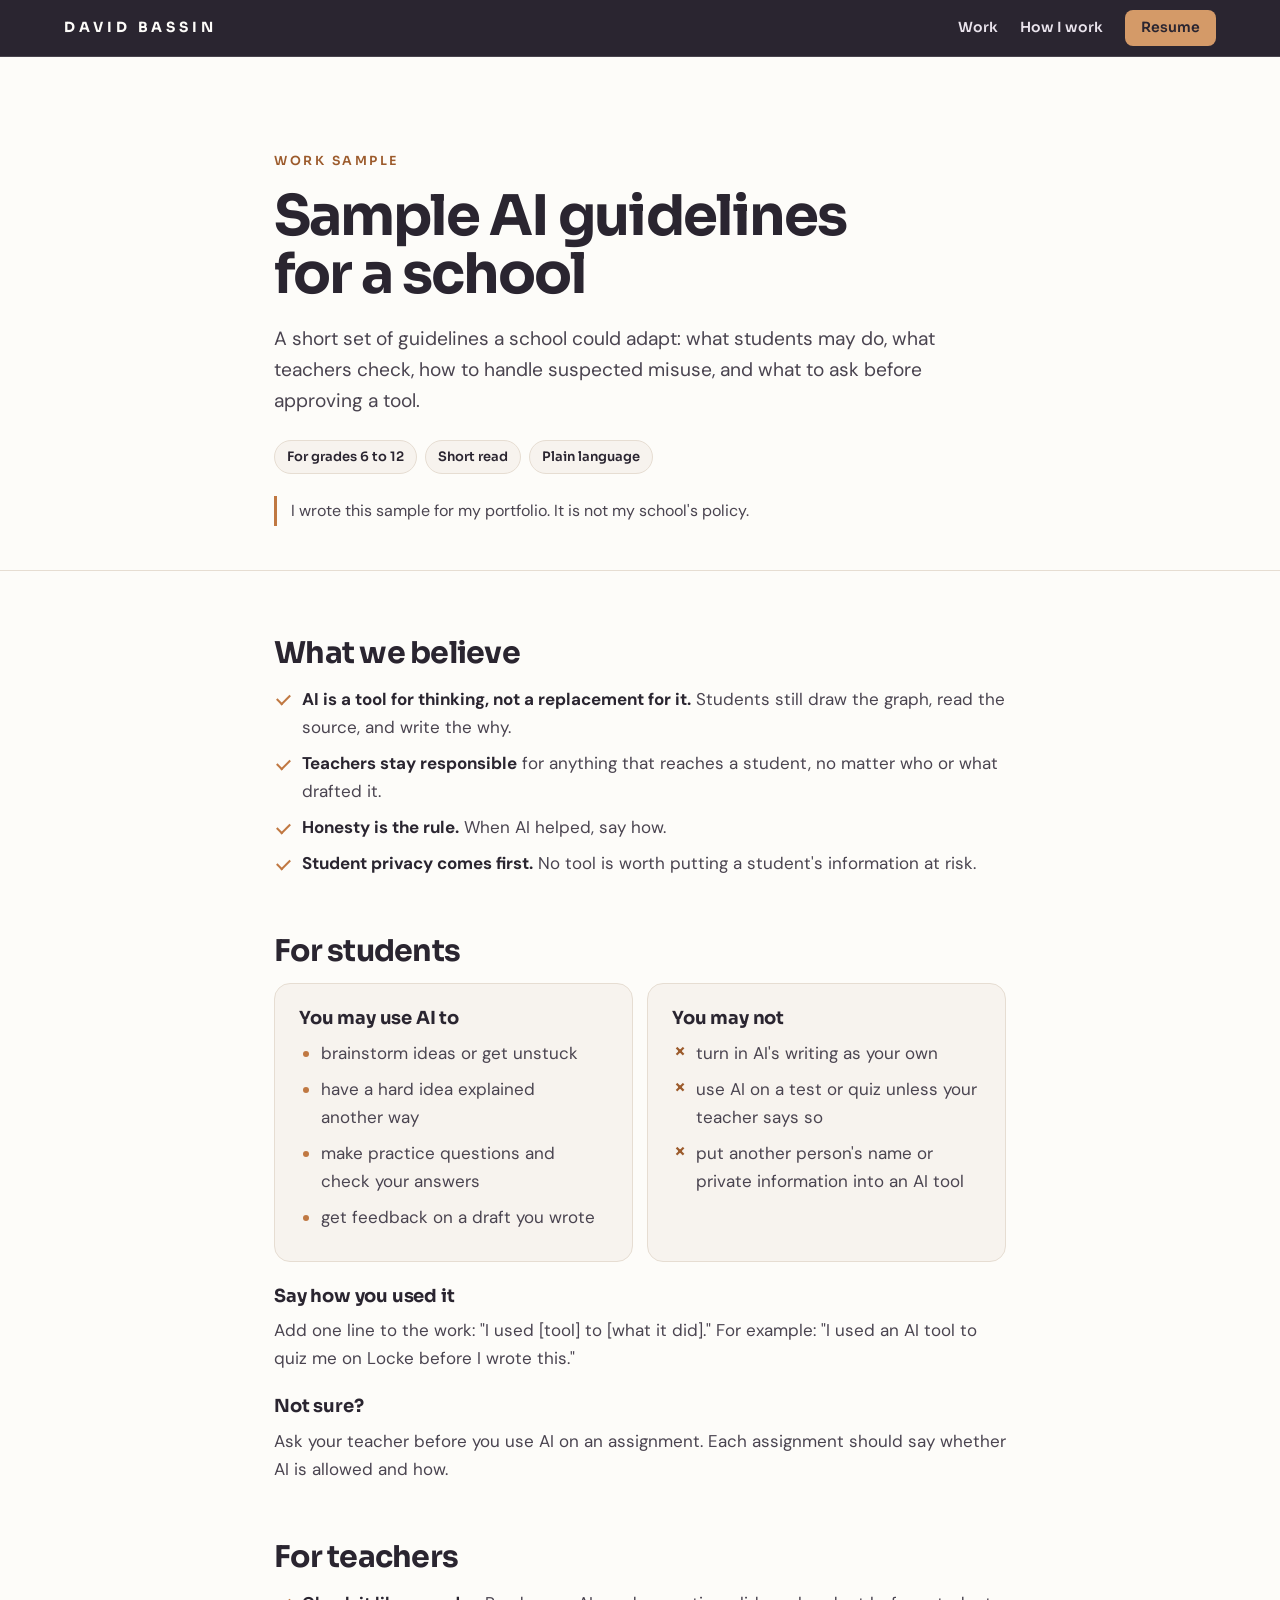
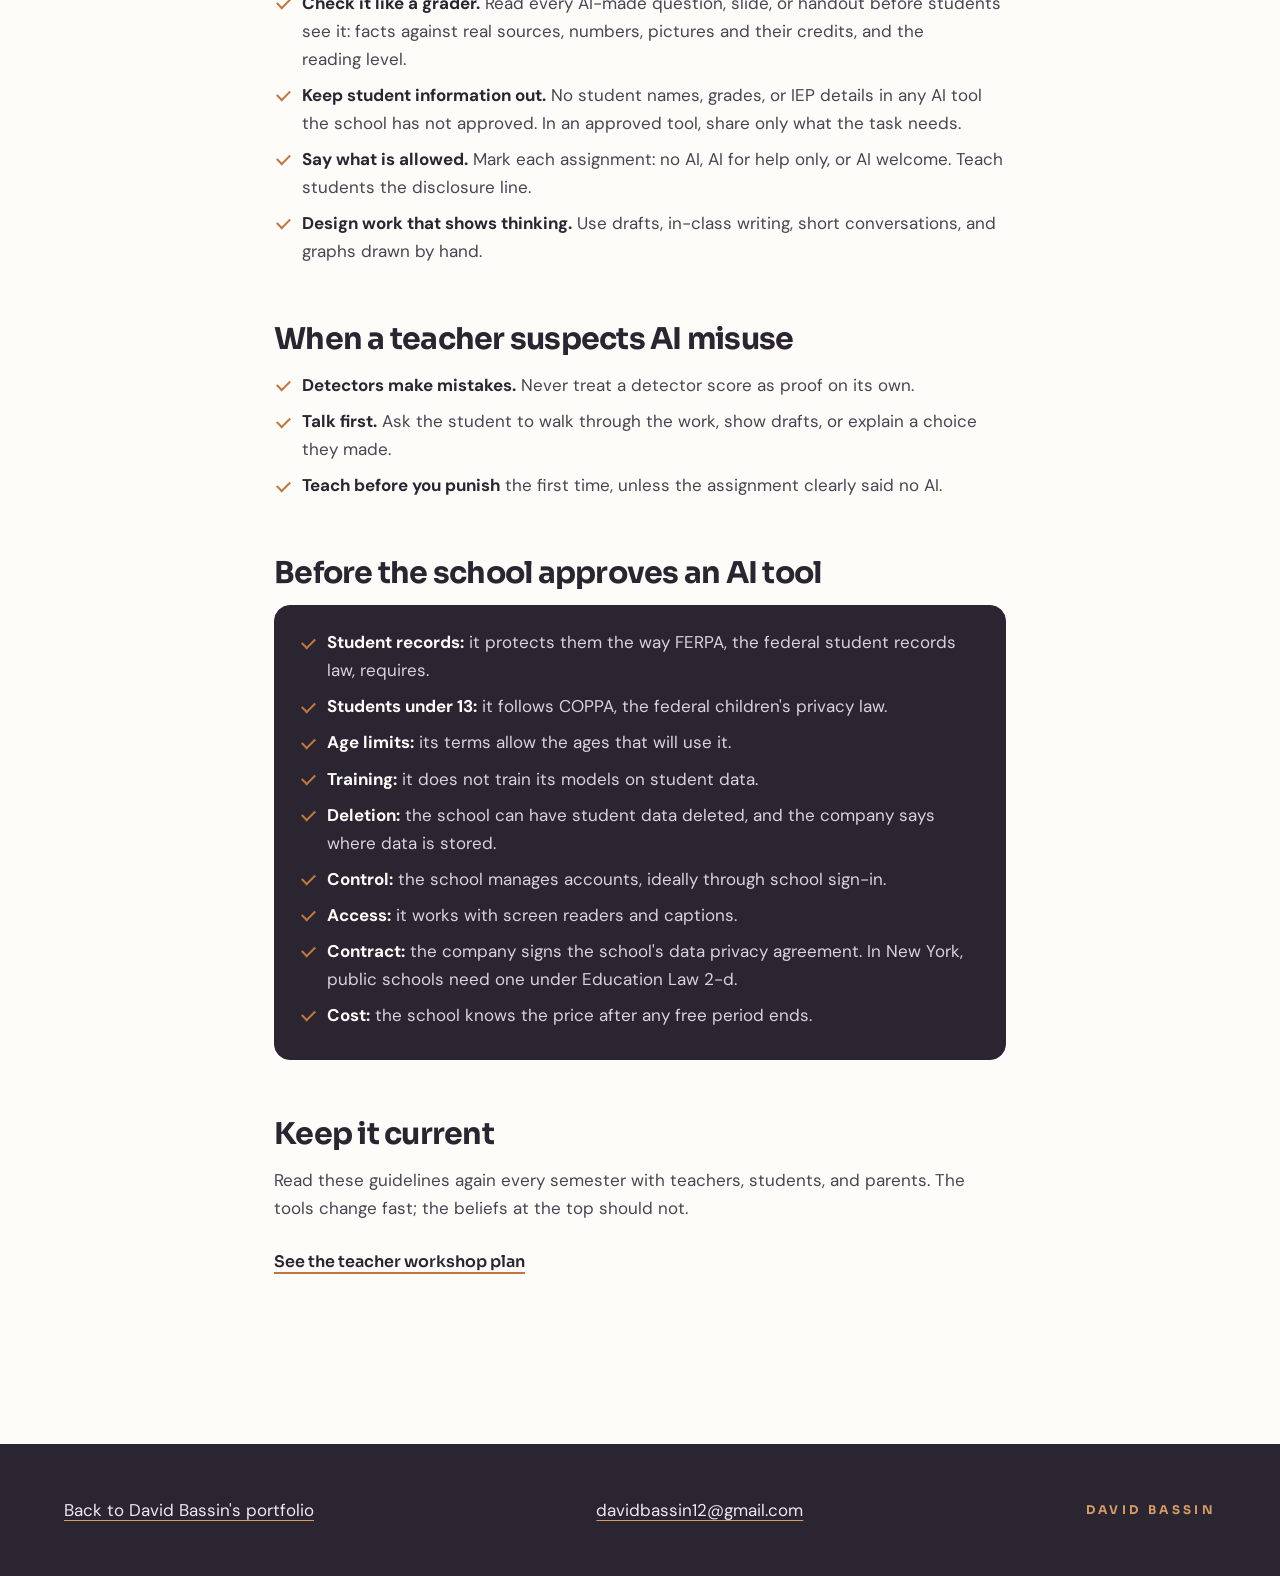
==== ai-guidelines/index.html @ 7d7b515a "Lead with teaching: teacher who builds, plus four work samples Portfolio now leads with the classroo" ====
<!doctype html>
<html lang="en">
<head>
<meta charset="utf-8">
<meta name="viewport" content="width=device-width, initial-scale=1">
<title>Sample AI guidelines for a school | David Bassin</title>
<meta name="description" content="A short sample of AI guidelines a school could adapt: what students may and may not do, what teachers check, how to handle suspected misuse, and a privacy checklist for AI tools.">
<meta name="author" content="David Bassin">
<link rel="canonical" href="https://dbassin12.github.io/ai-guidelines/">
<meta property="og:type" content="article">
<meta property="og:url" content="https://dbassin12.github.io/ai-guidelines/">
<meta property="og:title" content="Sample AI guidelines for a school | David Bassin">
<meta property="og:description" content="A short sample of AI guidelines a school could adapt: what students may and may not do, what teachers check, how to handle suspected misuse, and a privacy checklist for AI tools.">
<meta property="og:image" content="https://dbassin12.github.io/img/social-card.png">
<meta name="twitter:card" content="summary_large_image">
<meta name="theme-color" content="#2A2530">
<link rel="icon" href="data:image/svg+xml,<svg xmlns='http://www.w3.org/2000/svg' viewBox='0 0 32 32'><circle cx='16' cy='16' r='15' fill='%232A2530'/><circle cx='16' cy='16' r='13' fill='none' stroke='%23C07842' stroke-width='1.5'/><text x='16' y='21' font-size='16' font-weight='700' font-family='sans-serif' text-anchor='middle' fill='%23FDFCF9'>B</text></svg>" type="image/svg+xml">
<link rel="preconnect" href="https://fonts.googleapis.com">
<link rel="preconnect" href="https://fonts.gstatic.com" crossorigin>
<link href="https://fonts.googleapis.com/css2?family=Sora:wght@600;700&family=DM+Sans:ital,wght@0,400;0,500;0,700;1,400&display=swap" rel="stylesheet">
<link rel="stylesheet" href="../assets/page.css">
</head>
<body>
<a class="skip" href="#main">Skip to main content</a>
<header class="nav">
  <div class="wrap">
    <a class="wordmark" href="../" aria-label="David Bassin, portfolio home">DAVID BASSIN</a>
    <nav aria-label="Main">
      <ul>
        <li class="hide-sm"><a href="../#ap-macro">Work</a></li>
        <li class="hide-sm"><a href="../#how">How I work</a></li>
        <li><a class="navbtn" href="../David_Bassin_Resume.pdf">Resume</a></li>
      </ul>
    </nav>
  </div>
</header>
<main id="main">
  <header class="doc-head">
    <div class="wrap narrow">
      <p class="label">Work sample</p>
      <h1>Sample AI guidelines for a school</h1>
      <p class="lede">A short set of guidelines a school could adapt: what students may do, what teachers check, how to handle suspected misuse, and what to ask before approving a tool.</p>
      <ul class="meta"><li>For grades 6 to 12</li><li>Short read</li><li>Plain language</li></ul>
      <p class="notice">I wrote this sample for my portfolio. It is not my school's policy.</p>
    </div>
  </header>
  <article class="doc">
    <div class="wrap narrow">
      <section>
        <h2>What we believe</h2>
        <ul class="ticks">
          <li><strong>AI is a tool for thinking, not a replacement for it.</strong> Students still draw the graph, read the source, and write the why.</li>
          <li><strong>Teachers stay responsible</strong> for anything that reaches a student, no matter who or what drafted it.</li>
          <li><strong>Honesty is the rule.</strong> When AI helped, say how.</li>
          <li><strong>Student privacy comes first.</strong> No tool is worth putting a student's information at risk.</li>
        </ul>
      </section>

      <section>
        <h2>For students</h2>
        <div class="grid2">
          <div class="card">
            <h3>You may use AI to</h3>
            <ul>
              <li>brainstorm ideas or get unstuck</li>
              <li>have a hard idea explained another way</li>
              <li>make practice questions and check your answers</li>
              <li>get feedback on a draft you wrote</li>
            </ul>
          </div>
          <div class="card no">
            <h3>You may not</h3>
            <ul>
              <li>turn in AI's writing as your own</li>
              <li>use AI on a test or quiz unless your teacher says so</li>
              <li>put another person's name or private information into an AI tool</li>
            </ul>
          </div>
        </div>
        <h3>Say how you used it</h3>
        <p>Add one line to the work: "I used [tool] to [what it did]." For example: "I used an AI tool to quiz me on Locke before I wrote this."</p>
        <h3>Not sure?</h3>
        <p>Ask your teacher before you use AI on an assignment. Each assignment should say whether AI is allowed and how.</p>
      </section>

      <section>
        <h2>For teachers</h2>
        <ul class="ticks">
          <li><strong>Check it like a grader.</strong> Read every <span class="nw">AI-made</span> question, slide, or handout before students see it: facts against real sources, numbers, pictures and their credits, and the reading level.</li>
          <li><strong>Keep student information out.</strong> No student names, grades, or IEP details in any AI tool the school has not approved. In an approved tool, share only what the task needs.</li>
          <li><strong>Say what is allowed.</strong> Mark each assignment: no AI, AI for help only, or AI welcome. Teach students the disclosure line.</li>
          <li><strong>Design work that shows thinking.</strong> Use drafts, <span class="nw">in-class</span> writing, short conversations, and graphs drawn by hand.</li>
        </ul>
      </section>

      <section>
        <h2>When a teacher suspects AI misuse</h2>
        <ul class="ticks">
          <li><strong>Detectors make mistakes.</strong> Never treat a detector score as proof on its own.</li>
          <li><strong>Talk first.</strong> Ask the student to walk through the work, show drafts, or explain a choice they made.</li>
          <li><strong>Teach before you punish</strong> the first time, unless the assignment clearly said no AI.</li>
        </ul>
      </section>

      <section>
        <h2>Before the school approves an AI tool</h2>
        <div class="card dark">
          <ul class="ticks">
            <li><strong>Student records:</strong> it protects them the way FERPA, the federal student records law, requires.</li>
            <li><strong>Students under 13:</strong> it follows COPPA, the federal children's privacy law.</li>
            <li><strong>Age limits:</strong> its terms allow the ages that will use it.</li>
            <li><strong>Training:</strong> it does not train its models on student data.</li>
            <li><strong>Deletion:</strong> the school can have student data deleted, and the company says where data is stored.</li>
            <li><strong>Control:</strong> the school manages accounts, ideally through school sign-in.</li>
            <li><strong>Access:</strong> it works with screen readers and captions.</li>
            <li><strong>Contract:</strong> the company signs the school's data privacy agreement. In New York, public schools need one under Education Law <span class="nw">2-d</span>.</li>
            <li><strong>Cost:</strong> the school knows the price after any free period ends.</li>
          </ul>
        </div>
      </section>

      <section>
        <h2>Keep it current</h2>
        <p>Read these guidelines again every semester with teachers, students, and parents. The tools change fast; the beliefs at the top should not.</p>
        <div class="links"><a class="textlink" href="../ai-workshop/">See the teacher workshop plan</a></div>
      </section>
    </div>
  </article>
</main>
<footer class="foot">
  <div class="wrap">
    <a href="../">Back to David Bassin's portfolio</a>
    <a href="mailto:davidbassin12@gmail.com">davidbassin12@gmail.com</a>
    <a class="wordmark" href="../">DAVID BASSIN</a>
  </div>
</footer>
</body>
</html>
---- assets/page.css ----
/* Shared style for David Bassin's work-sample pages. Same tokens as the portfolio. */
/* Size-matched fallback faces, so the page does not jump when the web fonts arrive. */
@font-face{font-family:"Sora Fallback";src:local("Arial Bold"),local("Arial-BoldMT"),local("Liberation Sans Bold");font-weight:600 800;size-adjust:106.3%;ascent-override:91.3%;descent-override:27.3%;line-gap-override:0%}
@font-face{font-family:"DM Sans Fallback";src:local("Arial"),local("ArialMT"),local("Liberation Sans");font-weight:400 500;size-adjust:103.7%;ascent-override:95.5%;descent-override:29.9%;line-gap-override:0%}
@font-face{font-family:"DM Sans Fallback";src:local("Arial Bold"),local("Arial-BoldMT"),local("Liberation Sans Bold");font-weight:600 800;size-adjust:103.7%;ascent-override:95.5%;descent-override:29.9%;line-gap-override:0%}
:root{
  --cream:#FDFCF9; --linen:#F7F3EE; --plum:#2A2530; --plum-2:#3A3341;
  --copper:#C07842; --copper-light:#D49A68; --copper-ink:#9C5B2C;
  --driftwood:#8E857E; --lavender:#F3F0F6; --ink:#4A4450;
  --line:#E6DDD2; --line-2:#D8CCBE; --line-dark:rgba(255,255,255,.14);
  --display:'Sora','Sora Fallback',ui-sans-serif,system-ui,sans-serif;
  --body:'DM Sans','DM Sans Fallback',ui-sans-serif,system-ui,sans-serif;
  --r-sm:10px; --r-md:12px; --r-lg:16px;
  --ease:cubic-bezier(.2,.7,.2,1);
  --lift:0 1px 2px rgba(42,37,48,.05),0 24px 48px -28px rgba(42,37,48,.30);
}
*{box-sizing:border-box}
html{-webkit-text-size-adjust:100%;scroll-padding-top:64px}
body{margin:0;background:var(--cream);color:var(--plum);font-family:var(--body);font-size:17px;line-height:1.65;-webkit-font-smoothing:antialiased;-moz-osx-font-smoothing:grayscale}
a{color:inherit}
::selection{background:#F0DCCB;color:var(--plum)}
:focus-visible{outline:2px solid var(--copper-ink);outline-offset:3px;border-radius:6px}
h1,h2,h3{font-family:var(--display);color:var(--plum);margin:0;text-wrap:balance}
p,li,td,dd{text-wrap:pretty}
p{margin:0 0 1em}
.wrap{max-width:1200px;margin:0 auto;padding:0 24px}
.narrow{max-width:780px}
.nw{white-space:nowrap}
.skip{position:fixed;left:-999px;top:8px;background:var(--plum);color:var(--cream);padding:10px 16px;border-radius:var(--r-sm);z-index:60;font-family:var(--display);font-weight:600;font-size:15px}
.skip:focus{left:12px}

/* nav */
.nav{position:sticky;top:0;z-index:50;background:var(--plum);color:var(--cream);border-bottom:1px solid var(--line-dark)}
.nav .wrap{display:flex;align-items:center;justify-content:space-between;gap:16px;min-height:56px}
.wordmark{font-family:var(--display);font-weight:700;letter-spacing:.28em;font-size:14px;text-decoration:none;color:var(--cream);white-space:nowrap;display:inline-flex;align-items:center;min-height:44px}
.nav ul{list-style:none;margin:0;padding:0;display:flex;gap:22px;align-items:center}
.nav ul a{font-family:var(--display);font-size:14px;font-weight:600;text-decoration:none;color:#E9E3EC;white-space:nowrap;display:inline-flex;align-items:center;min-height:44px}
.nav ul a:hover{color:var(--copper-light)}
.nav .navbtn{background:var(--copper-light);color:var(--plum);padding:0 16px;border-radius:8px;min-height:36px}
.nav .navbtn:hover{background:var(--cream);color:var(--plum)}

/* document header */
.doc-head{padding:clamp(56px,8vw,96px) 0 clamp(28px,4vw,44px);border-bottom:1px solid var(--line)}
.label{font-family:var(--display);font-weight:600;font-size:12.5px;line-height:1.4;letter-spacing:.2em;text-transform:uppercase;color:var(--copper-ink);margin:0 0 16px}
.doc-head h1{font-size:clamp(34px,5vw,56px);font-weight:700;line-height:1.05;letter-spacing:-.035em}
.doc-head .lede{font-size:clamp(17.5px,1.5vw,20px);line-height:1.6;color:var(--ink);margin:20px 0 0;max-width:40em}
.meta{display:flex;flex-wrap:wrap;gap:8px;margin:24px 0 0;padding:0;list-style:none}
.meta li{font-family:var(--display);font-size:13px;font-weight:600;background:var(--linen);border:1px solid var(--line);border-radius:999px;padding:5px 12px;color:var(--plum)}
.notice{margin:22px 0 0;font-size:16px;color:var(--ink);border-left:3px solid var(--copper);padding:2px 0 2px 14px}

/* document body */
.doc{padding:clamp(36px,5vw,64px) 0 clamp(64px,8vw,104px)}
.doc section{margin:0 0 clamp(40px,5vw,56px)}
.doc h2{font-size:clamp(24px,2.6vw,30px);font-weight:700;line-height:1.2;letter-spacing:-.025em;margin:0 0 14px}
.doc h3{font-size:18px;font-weight:700;line-height:1.35;letter-spacing:-.01em;margin:22px 0 8px}
.doc p,.doc li{color:var(--ink)}
.doc strong{color:var(--plum)}
.doc ul,.doc ol{padding-left:22px;margin:0 0 1em}
.doc li{margin:0 0 8px}
.doc li::marker{color:var(--copper)}
.ticks{list-style:none;padding:0!important}
.ticks li{position:relative;padding-left:28px}
.ticks li::before{content:"";position:absolute;left:3px;top:.55em;width:11px;height:6px;border-left:2.5px solid var(--copper);border-bottom:2.5px solid var(--copper);transform:rotate(-45deg)}
.textlink{display:inline-block;padding:10px 0;font-family:var(--display);font-weight:600;font-size:16px;color:var(--plum);text-decoration:underline;text-decoration-color:var(--copper);text-decoration-thickness:2px;text-underline-offset:5px}
.textlink:hover{color:var(--copper-ink)}
.links{display:flex;flex-wrap:wrap;gap:0 24px;margin-top:4px}
.note-sm{font-size:16px;margin-top:12px}
.shot{margin:24px 0 8px;border-radius:var(--r-md);overflow:hidden;border:1px solid var(--line);background:var(--linen)}
.shot img{display:block;width:100%;height:auto}
.cap{font-size:16px;color:var(--ink);margin:0 0 20px}

.card{background:var(--linen);border:1px solid var(--line);border-radius:var(--r-lg);padding:22px 24px}
.card + .card{margin-top:14px}
.card h3{margin-top:0}
.card p:last-child,.card ul:last-child,.card ol:last-child{margin-bottom:0}
.dark{background:var(--plum);border-color:var(--plum);color:#E9E3EC}
.dark h3,.dark strong{color:var(--cream)}
.dark p,.dark li{color:#D9D2DE}
.grid2{display:grid;grid-template-columns:1fr 1fr;gap:14px}
.grid2 .card + .card{margin-top:0}
.card.no ul{list-style:none;padding-left:0}
.card.no li{position:relative;padding-left:24px}
.card.no li::marker{content:none}
.card.no li::before{content:"\00D7";position:absolute;left:3px;top:-1px;font-family:var(--display);font-weight:700;color:var(--copper-ink)}

/* tables */
.table{width:100%;border-collapse:collapse;font-size:16px;margin:4px 0 0}
.table th,.table td{text-align:left;vertical-align:top;padding:12px 12px 12px 0;border-bottom:1px solid var(--line)}
.table th{font-family:var(--display);font-size:13px;font-weight:600;letter-spacing:.06em;text-transform:uppercase;color:var(--copper-ink)}
.table td{color:var(--ink)}
.table td:first-child{color:var(--plum);font-weight:500;white-space:nowrap}
.time{font-family:var(--display);font-size:13px;font-weight:600;background:var(--cream);border:1px solid var(--line-2);border-radius:999px;padding:3px 10px;white-space:nowrap}

/* quiz items */
.q{counter-increment:q;border-top:1px solid var(--line);padding-top:20px;margin-top:20px}
.q:first-of-type{border-top:0;margin-top:0;padding-top:0}
.q .stem{color:var(--plum);font-weight:500}
.q .stem::before{content:counter(q) ". ";font-family:var(--display);font-weight:700;color:var(--copper-ink)}
.opts{list-style:none;padding:0!important;margin:10px 0 0}
.opts li{display:grid;grid-template-columns:30px 1fr;gap:8px;padding:8px 0;border-bottom:1px dashed var(--line);margin:0}
.opts li:last-child{border-bottom:0}
.opts b{font-family:var(--display);color:var(--plum)}
.opts .right b{color:var(--copper-ink)}
.opts .right > span::after{content:"  Correct";font-family:var(--display);font-size:12px;font-weight:600;letter-spacing:.12em;text-transform:uppercase;color:var(--copper-ink)}
.quiz{counter-reset:q}

/* footer */
.foot{background:var(--plum);color:#D9D2DE;padding:44px 0}
.foot .wrap{display:flex;flex-wrap:wrap;gap:16px 28px;align-items:center;justify-content:space-between}
.foot a{color:#EDE8F0;text-decoration-color:var(--copper-light);text-underline-offset:4px;display:inline-flex;align-items:center;min-height:44px}
.foot .wordmark{font-size:12px;color:var(--copper-light)}

@media (max-width:640px){
  body{font-size:16px}
  .wrap{padding:0 20px}
  .nav ul{gap:14px}
  .nav .hide-sm{display:none}
  .nav .navbtn{min-height:44px}
  .grid2{grid-template-columns:1fr}
  .table td:first-child{white-space:normal}
  .table{font-size:16px}
  /* the levels table stacks into one block per level */
  .levels thead{display:none}
  .levels tr{display:block;padding:14px 0;border-bottom:1px solid var(--line)}
  .levels td{display:block;padding:0;border:0}
  .levels td:first-child{font-family:var(--display);font-weight:600;margin-bottom:4px}
  .levels td:last-child{margin-top:6px;font-family:var(--display);font-size:13px;font-weight:600;color:var(--copper-ink)}
  .levels td:last-child::before{content:"AP topics: "}
}
@media print{
  .nav,.skip,.foot{display:none}
  body{background:#fff;color:#000;font-size:12pt}
  .doc-head{padding:0 0 12pt;border:0}
  .doc{padding:0}
  .card,.dark{background:#fff;border:1px solid #999;color:#000}
  .dark h3,.dark p,.dark li,.dark strong{color:#000}
  .doc p,.doc li,.table td{color:#000}
  a{text-decoration:none}
  section{break-inside:auto}
  .doc h2,.doc h3{break-after:avoid}
  .card,.q,tr,.grid2,.shot{break-inside:avoid}
  .doc a[href^="http"]::after{content:" (" attr(href) ")";font-family:var(--body);font-weight:400;font-size:9pt;color:#555}
}
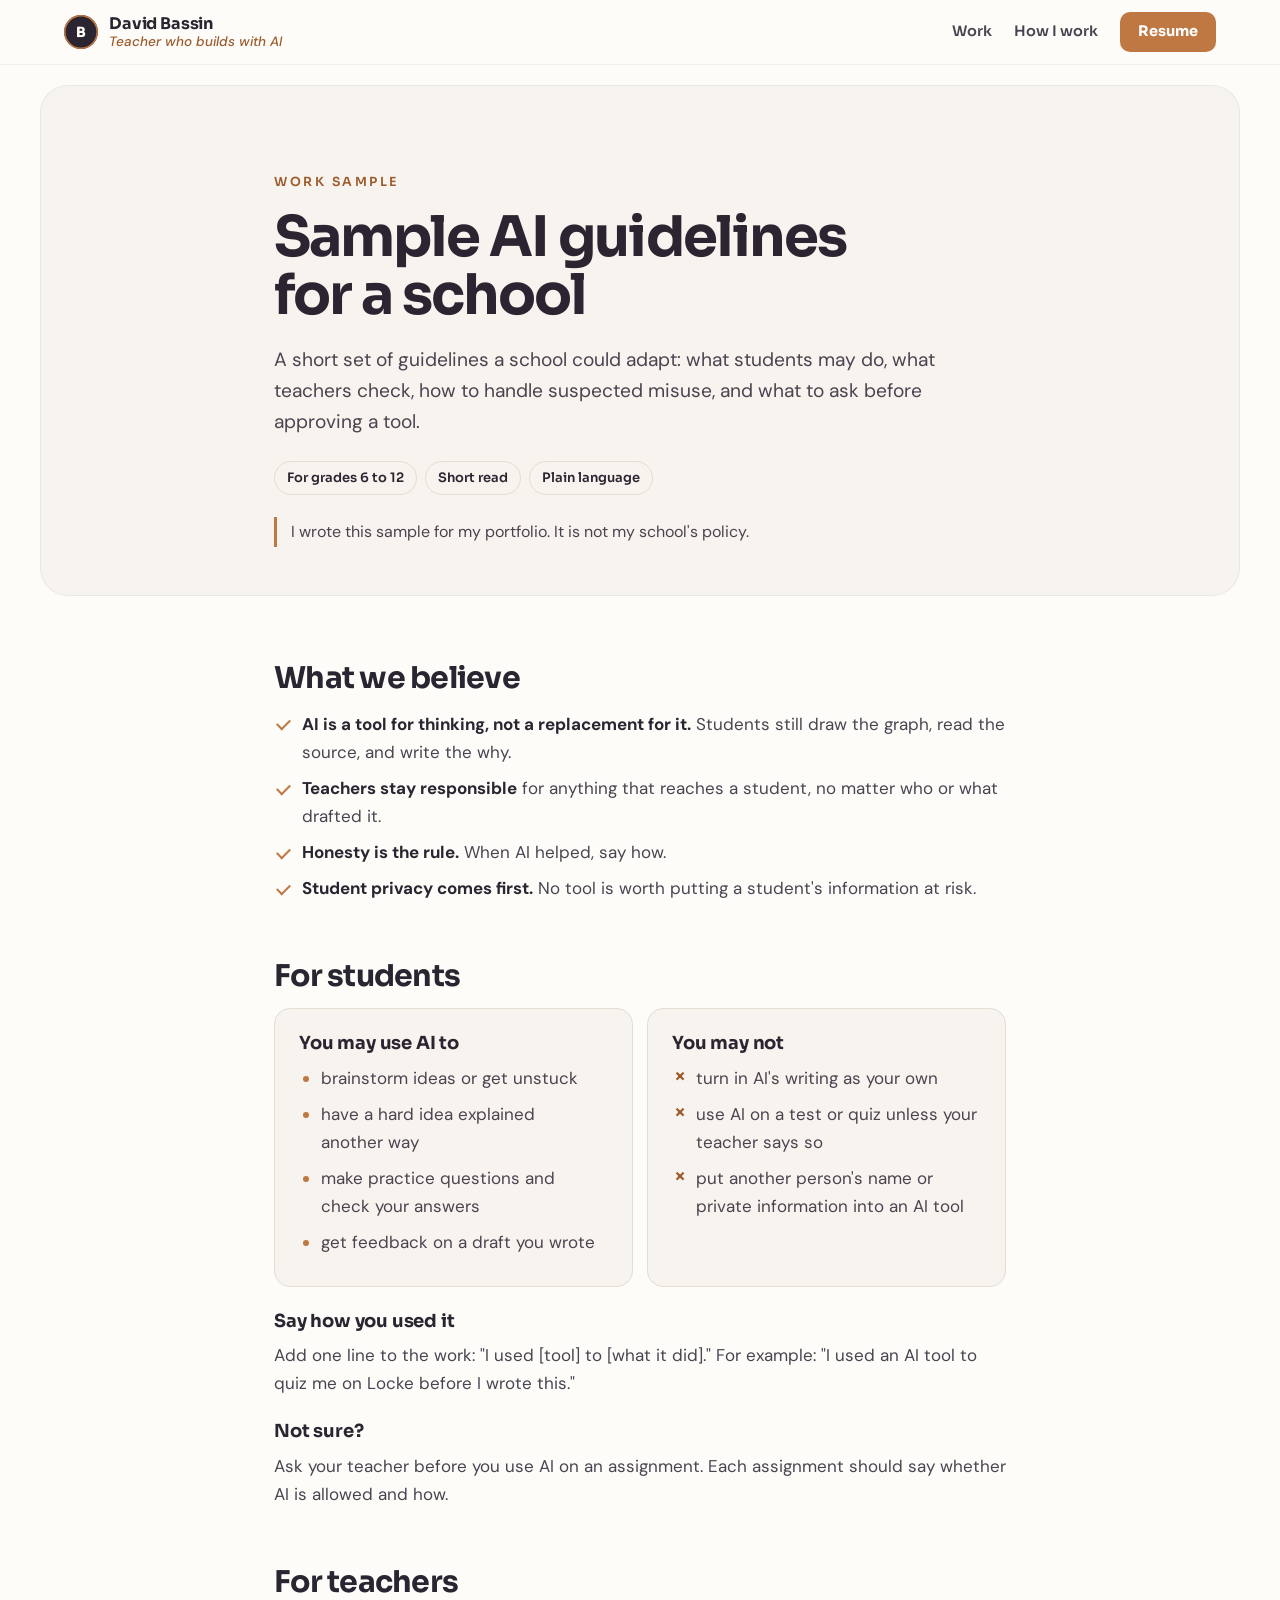
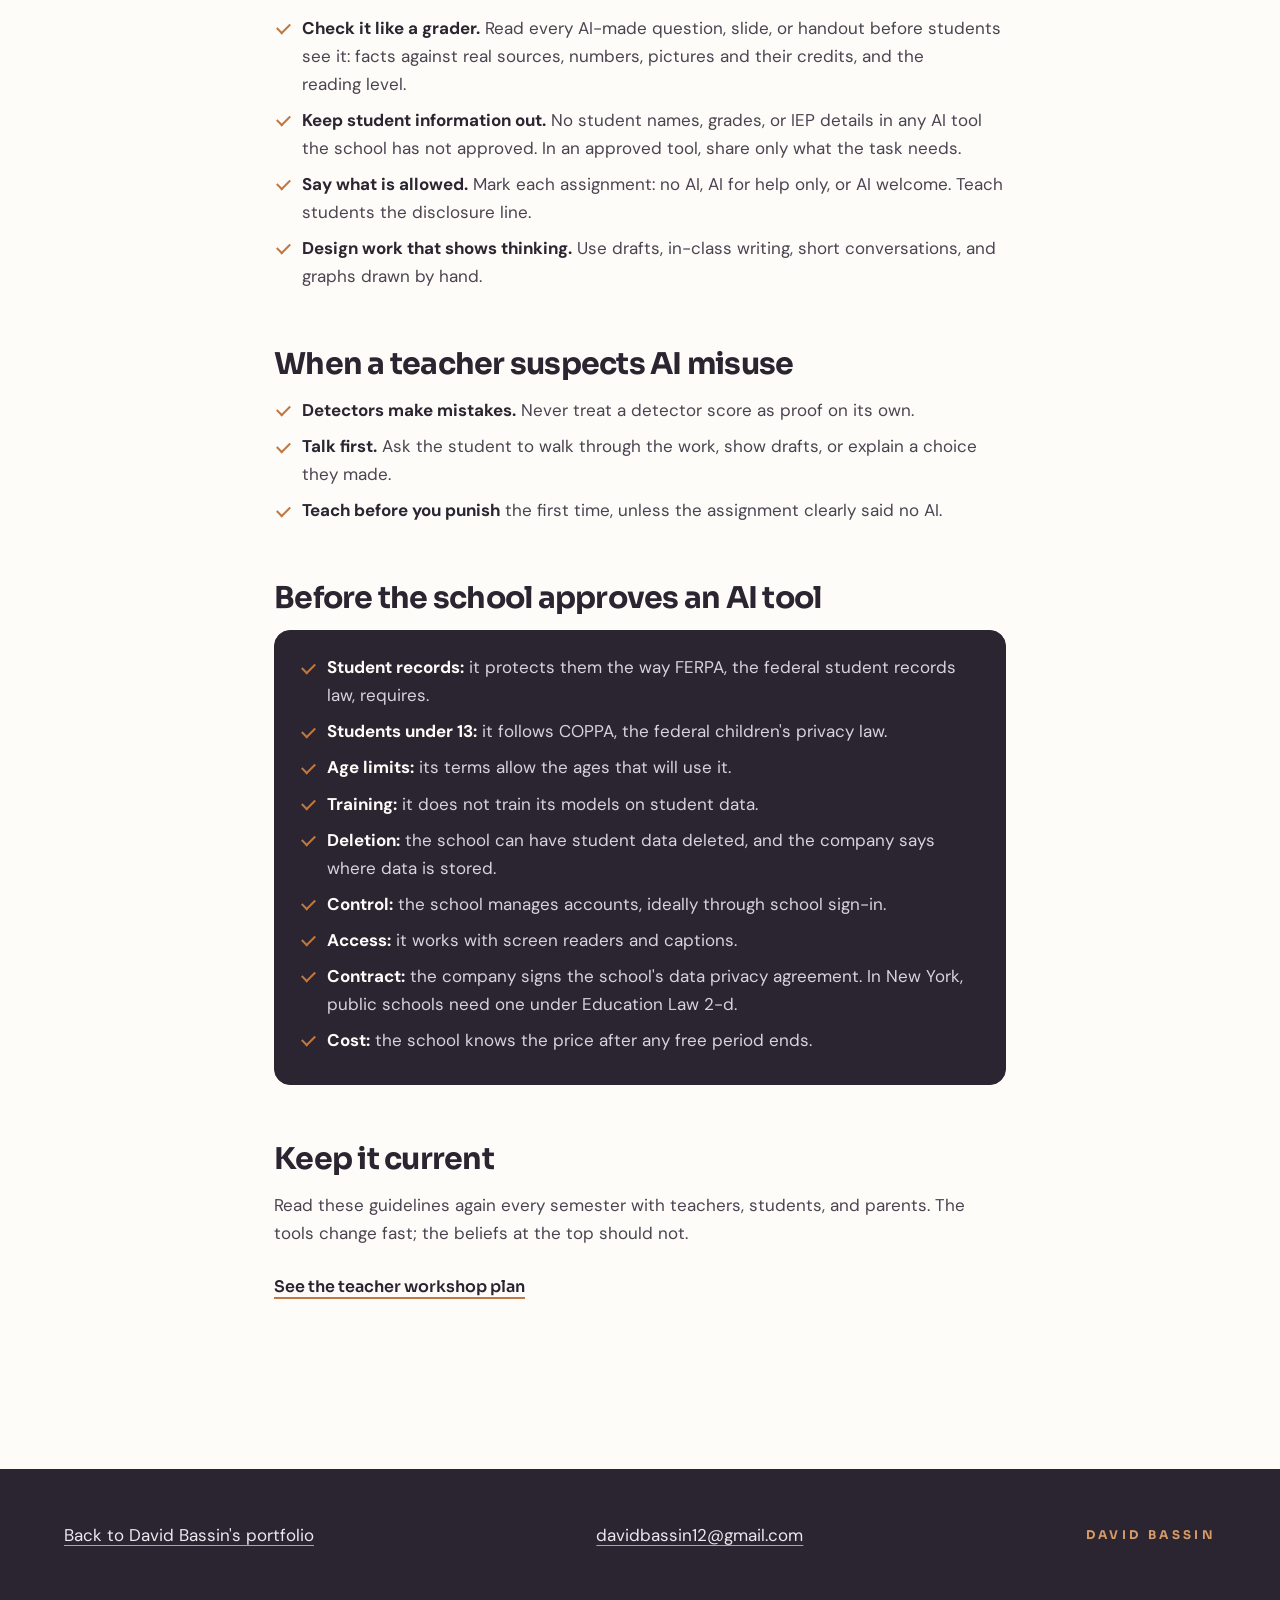
==== commit 24ac6c9e: "Give the work-sample pages the same April look Cream nav with the Circle-B lockup, copper resume but" ====
--- a/ai-guidelines/index.html
+++ b/ai-guidelines/index.html
@@ -24,12 +24,12 @@
 <a class="skip" href="#main">Skip to main content</a>
 <header class="nav">
   <div class="wrap">
-    <a class="wordmark" href="../" aria-label="David Bassin, portfolio home">DAVID BASSIN</a>
+    <a class="brand" href="../" aria-label="David Bassin, portfolio home"><span class="mark" aria-hidden="true">B</span><span><span class="brand-name">David Bassin</span><span class="brand-tag">Teacher who builds with AI</span></span></a>
     <nav aria-label="Main">
       <ul>
-        <li class="hide-sm"><a href="../#ap-macro">Work</a></li>
+        <li class="hide-sm"><a href="../#work">Work</a></li>
         <li class="hide-sm"><a href="../#how">How I work</a></li>
-        <li><a class="navbtn" href="../David_Bassin_Resume.pdf">Resume</a></li>
+        <li><a class="navbtn" href="../#resume">Resume</a></li>
       </ul>
     </nav>
   </div>
--- a/assets/page.css
+++ b/assets/page.css
@@ -29,18 +29,23 @@
 .skip{position:fixed;left:-999px;top:8px;background:var(--plum);color:var(--cream);padding:10px 16px;border-radius:var(--r-sm);z-index:60;font-family:var(--display);font-weight:600;font-size:15px}
 .skip:focus{left:12px}
 
-/* nav */
-.nav{position:sticky;top:0;z-index:50;background:var(--plum);color:var(--cream);border-bottom:1px solid var(--line-dark)}
-.nav .wrap{display:flex;align-items:center;justify-content:space-between;gap:16px;min-height:56px}
+/* nav: the same cream bar and Circle-B lockup as the portfolio */
+.nav{position:sticky;top:0;z-index:50;background:rgba(253,252,249,.9);-webkit-backdrop-filter:saturate(1.3) blur(10px);backdrop-filter:saturate(1.3) blur(10px);border-bottom:1px solid rgba(42,37,48,.06)}
+.nav .wrap{display:flex;align-items:center;justify-content:space-between;gap:16px;min-height:64px}
+.brand{display:flex;align-items:center;gap:11px;text-decoration:none;flex:none}
+.mark{width:34px;height:34px;border-radius:50%;background:var(--plum);box-shadow:inset 0 0 0 1.6px var(--copper);display:grid;place-items:center;color:var(--cream);font:800 14px var(--display);flex:none}
+.brand-name{display:block;font:700 16px/1.2 var(--display);letter-spacing:-.01em;color:var(--plum)}
+.brand-tag{display:block;font:italic 500 13.5px/1.3 var(--body);color:var(--copper-ink)}
 .wordmark{font-family:var(--display);font-weight:700;letter-spacing:.28em;font-size:14px;text-decoration:none;color:var(--cream);white-space:nowrap;display:inline-flex;align-items:center;min-height:44px}
 .nav ul{list-style:none;margin:0;padding:0;display:flex;gap:22px;align-items:center}
-.nav ul a{font-family:var(--display);font-size:14px;font-weight:600;text-decoration:none;color:#E9E3EC;white-space:nowrap;display:inline-flex;align-items:center;min-height:44px}
-.nav ul a:hover{color:var(--copper-light)}
-.nav .navbtn{background:var(--copper-light);color:var(--plum);padding:0 16px;border-radius:8px;min-height:36px}
-.nav .navbtn:hover{background:var(--cream);color:var(--plum)}
+.nav ul a{font-family:var(--display);font-size:14.5px;font-weight:600;text-decoration:none;color:var(--ink);white-space:nowrap;display:inline-flex;align-items:center;min-height:44px}
+.nav ul a:hover{color:var(--copper-ink)}
+.nav .navbtn{background:var(--copper);color:#fff;padding:0 18px;border-radius:10px;min-height:40px;font-weight:700}
+.nav .navbtn:hover{background:#B26C38;color:#fff}
 
-/* document header */
-.doc-head{padding:clamp(56px,8vw,96px) 0 clamp(28px,4vw,44px);border-bottom:1px solid var(--line)}
+/* document header: a rounded linen panel, like the portfolio */
+.doc-head{margin:clamp(10px,2vw,20px);border-radius:28px;background:var(--linen);border:1px solid rgba(42,37,48,.06);padding:clamp(48px,7vw,88px) 0 clamp(32px,4vw,48px)}
+@media (min-width:1240px){.doc-head{max-width:1200px;margin:20px auto 0}}
 .label{font-family:var(--display);font-weight:600;font-size:12.5px;line-height:1.4;letter-spacing:.2em;text-transform:uppercase;color:var(--copper-ink);margin:0 0 16px}
 .doc-head h1{font-size:clamp(34px,5vw,56px);font-weight:700;line-height:1.05;letter-spacing:-.035em}
 .doc-head .lede{font-size:clamp(17.5px,1.5vw,20px);line-height:1.6;color:var(--ink);margin:20px 0 0;max-width:40em}
